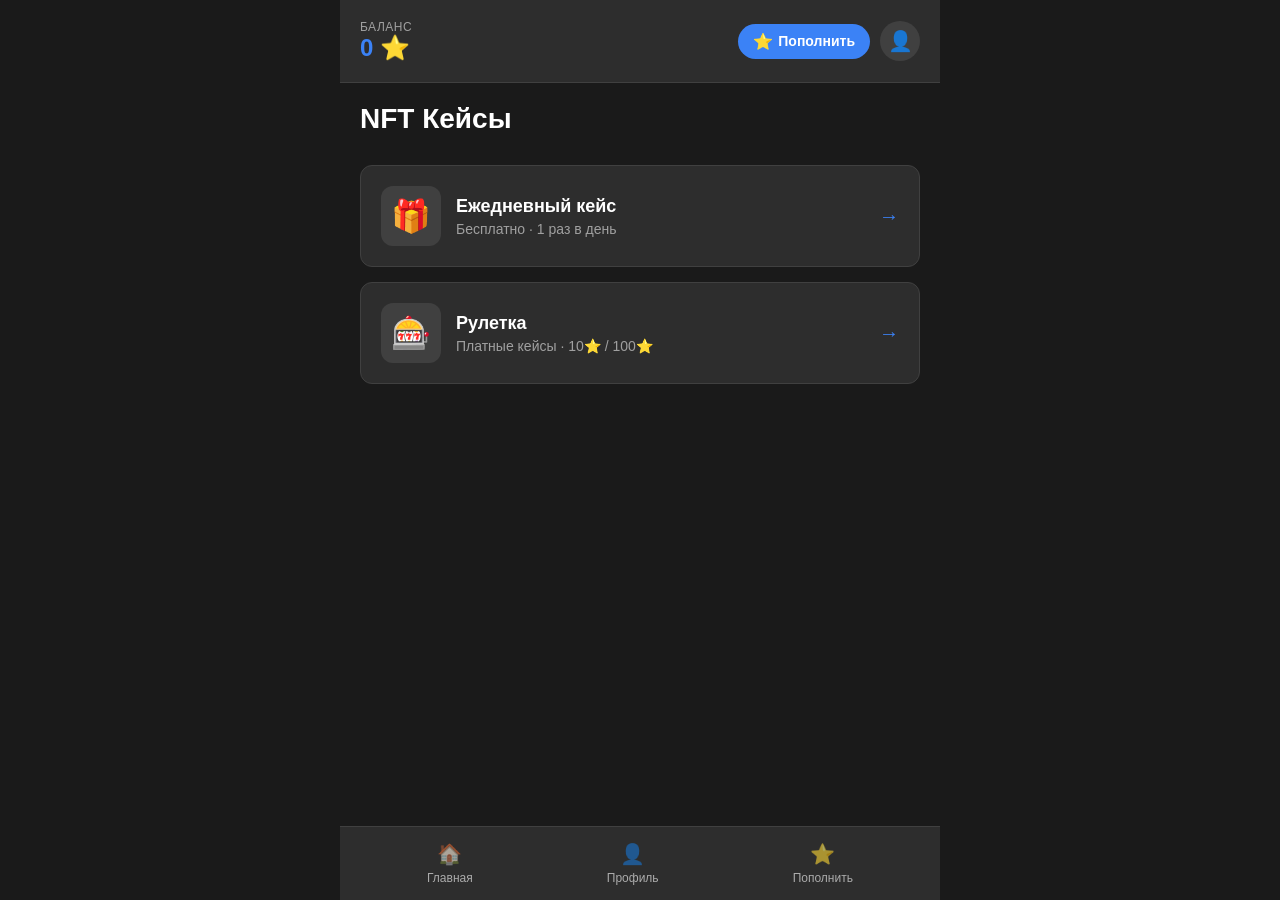
==== index.html @ 8f65766f "Add files via upload" ====
<!DOCTYPE html>
<html lang="ru">
<head>
    <meta charset="UTF-8">
    <meta name="viewport" content="width=device-width, initial-scale=1.0">
    <title>NFT Кейсы</title>
    <script src="https://telegram.org/js/telegram-web-app.js"></script>
    <link rel="stylesheet" href="style.css">
</head>
<body>
    <div class="app">
<header class="header">
    <div class="balance-container">
        <span class="balance-label">Баланс</span>
        <span class="balance-value" id="balance">0 ⭐</span>
    </div>
    <div class="header-actions">
        <button class="topup-btn" onclick="goToTopUp()">
            <span class="topup-icon">⭐</span>
            <span class="topup-text">Пополнить</span>
        </button>
        <button class="profile-btn" onclick="goToProfile()">
            <span class="profile-icon">👤</span>
        </button>
    </div>
</header>

        <!-- Главный экран -->
        <main class="main">
            <h1 class="welcome-title">NFT Кейсы</h1>
            
            <div class="cases-grid">
                <!-- Ежедневный кейс -->
                <div class="case-card" onclick="openDailyCase()">
                    <div class="case-image">🎁</div>
                    <div class="case-info">
                        <h2 class="case-title">Ежедневный кейс</h2>
                        <p class="case-desc">Бесплатно · 1 раз в день</p>
                    </div>
                    <div class="case-arrow">→</div>
                </div>

                <!-- Рулетка с кейсами -->
                <div class="case-card" onclick="openRoulette()">
                    <div class="case-image">🎰</div>
                    <div class="case-info">
                        <h2 class="case-title">Рулетка</h2>
                        <p class="case-desc">Платные кейсы · 10⭐ / 100⭐</p>
                    </div>
                    <div class="case-arrow">→</div>
                </div>
            </div>
        </main>

<nav class="bottom-nav">
    <button class="nav-btn" onclick="goToHome()">
        <span class="nav-icon">🏠</span>
        <span class="nav-text">Главная</span>
    </button>
    <button class="nav-btn" onclick="goToProfile()">
        <span class="nav-icon">👤</span>
        <span class="nav-text">Профиль</span>
    </button>
    <button class="nav-btn" onclick="goToTopUp()">
        <span class="nav-icon">⭐</span>
        <span class="nav-text">Пополнить</span>
    </button>
</nav>
---- style.css ----
* {
    margin: 0;
    padding: 0;
    box-sizing: border-box;
}

body {
    font-family: -apple-system, BlinkMacSystemFont, 'Segoe UI', Roboto, sans-serif;
    background-color: #1a1a1a;
    color: #ffffff;
    min-height: 100vh;
}

.app {
    max-width: 600px;
    margin: 0 auto;
    min-height: 100vh;
    display: flex;
    flex-direction: column;
    position: relative;
    background-color: #1a1a1a;
}

/* Шапка */
.header {
    display: flex;
    justify-content: space-between;
    align-items: center;
    padding: 20px;
    background-color: #2d2d2d;
    border-bottom: 1px solid #404040;
}

.balance-container {
    display: flex;
    flex-direction: column;
}

.balance-label {
    font-size: 12px;
    color: #a0a0a0;
    text-transform: uppercase;
    letter-spacing: 0.5px;
}

.balance-value {
    font-size: 24px;
    font-weight: 600;
    color: #3b82f6;
}

.profile-btn {
    background: none;
    border: none;
    width: 40px;
    height: 40px;
    border-radius: 20px;
    background-color: #404040;
    display: flex;
    align-items: center;
    justify-content: center;
    cursor: pointer;
}

.profile-icon {
    font-size: 20px;
}

/* Главный контент */
.main {
    flex: 1;
    padding: 20px;
}

.welcome-title {
    font-size: 28px;
    font-weight: 600;
    margin-bottom: 30px;
    color: #ffffff;
}

/* Сетка кейсов */
.cases-grid {
    display: flex;
    flex-direction: column;
    gap: 15px;
}

.case-card {
    background-color: #2d2d2d;
    border-radius: 12px;
    padding: 20px;
    display: flex;
    align-items: center;
    gap: 15px;
    cursor: pointer;
    transition: transform 0.2s, background-color 0.2s;
    border: 1px solid #404040;
}

.case-card:hover {
    transform: translateY(-2px);
    background-color: #333333;
}

.case-image {
    width: 60px;
    height: 60px;
    background-color: #404040;
    border-radius: 12px;
    display: flex;
    align-items: center;
    justify-content: center;
    font-size: 32px;
}

.case-info {
    flex: 1;
}

.case-title {
    font-size: 18px;
    font-weight: 600;
    margin-bottom: 4px;
    color: #ffffff;
}

.case-desc {
    font-size: 14px;
    color: #a0a0a0;
}

.case-arrow {
    font-size: 20px;
    color: #3b82f6;
}

/* Нижняя навигация */
.bottom-nav {
    display: flex;
    justify-content: space-around;
    padding: 15px 20px;
    background-color: #2d2d2d;
    border-top: 1px solid #404040;
}

.nav-btn {
    background: none;
    border: none;
    display: flex;
    flex-direction: column;
    align-items: center;
    gap: 5px;
    cursor: pointer;
    opacity: 0.6;
    transition: opacity 0.2s;
}

.nav-btn.active {
    opacity: 1;
}

.nav-icon {
    font-size: 20px;
    color: #ffffff;
}

.nav-text {
    font-size: 12px;
    color: #ffffff;
}

.nav-btn.active .nav-icon,
.nav-btn.active .nav-text {
    color: #3b82f6;
}

/* Кнопки */
.primary-btn {
    background-color: #2563eb;
    color: white;
    border: none;
    padding: 15px 30px;
    border-radius: 12px;
    font-size: 16px;
    font-weight: 600;
    cursor: pointer;
    transition: background-color 0.2s;
    width: 100%;
}

.primary-btn:hover {
    background-color: #3b82f6;
}

.primary-btn:disabled {
    background-color: #404040;
    cursor: not-allowed;
}

.secondary-btn {
    background-color: transparent;
    color: #ffffff;
    border: 1px solid #404040;
    padding: 15px 30px;
    border-radius: 12px;
    font-size: 16px;
    font-weight: 600;
    cursor: pointer;
    transition: background-color 0.2s;
}

.secondary-btn:hover {
    background-color: #333333;
}

.back-btn {
    background: none;
    border: none;
    color: #3b82f6;
    font-size: 16px;
    padding: 10px;
    cursor: pointer;
    display: flex;
    align-items: center;
    gap: 5px;
}

/* Модальное окно */
.modal {
    position: fixed;
    top: 0;
    left: 0;
    width: 100%;
    height: 100%;
    background-color: rgba(0, 0, 0, 0.9);
    display: flex;
    align-items: center;
    justify-content: center;
    z-index: 1000;
}

.modal-content {
    background-color: #2d2d2d;
    padding: 30px;
    border-radius: 20px;
    text-align: center;
    max-width: 300px;
    width: 90%;
    border: 1px solid #404040;
}

.modal-image {
    font-size: 80px;
    margin: 20px 0;
}

.modal-title {
    font-size: 24px;
    margin-bottom: 10px;
    color: #ffffff;
}

.modal-text {
    color: #a0a0a0;
    margin-bottom: 20px;
}

/* Страница кейса */
.case-page {
    flex: 1;
    padding: 20px;
}

.case-header {
    display: flex;
    align-items: center;
    gap: 15px;
    margin-bottom: 30px;
}

.case-header h1 {
    font-size: 24px;
    color: #ffffff;
}

/* Горизонтальная прокрутка призов */
.prizes-scroll {
    overflow-x: auto;
    white-space: nowrap;
    padding: 20px 0;
    margin-bottom: 30px;
    -webkit-overflow-scrolling: touch;
}

.prizes-container {
    display: inline-flex;
    gap: 15px;
    padding: 0 20px;
}

.prize-preview {
    display: inline-flex;
    flex-direction: column;
    align-items: center;
    gap: 10px;
    min-width: 100px;
}

.prize-preview-image {
    width: 80px;
    height: 80px;
    background-color: #404040;
    border-radius: 12px;
    display: flex;
    align-items: center;
    justify-content: center;
    font-size: 40px;
}

.prize-preview-name {
    font-size: 14px;
    color: #a0a0a0;
}

.prize-preview-chance {
    font-size: 12px;
    color: #3b82f6;
}

/* Рулетка */
.slot-machine {
    background-color: #2d2d2d;
    border-radius: 12px;
    padding: 20px;
    margin-bottom: 30px;
    border: 1px solid #404040;
}

.window {
    background-color: #1a1a1a;
    border-radius: 8px;
    padding: 20px;
    overflow: hidden;
    height: 120px;
    border: 1px solid #404040;
}

.reel {
    display: flex;
    gap: 15px;
    transition: transform 2s cubic-bezier(0.25, 0.1, 0.15, 1);
}

.prize-item {
    min-width: 80px;
    height: 80px;
    background-color: #333333;
    border-radius: 8px;
    display: flex;
    align-items: center;
    justify-content: center;
    font-size: 40px;
    border: 1px solid #404040;
    flex-shrink: 0;
}

.pointer {
    text-align: center;
    color: #3b82f6;
    font-size: 24px;
    margin-top: 10px;
}

/* Профиль */
.profile-page {
    flex: 1;
    padding: 20px;
}

.profile-header {
    text-align: center;
    margin-bottom: 30px;
}

.profile-avatar {
    width: 80px;
    height: 80px;
    background-color: #404040;
    border-radius: 40px;
    display: flex;
    align-items: center;
    justify-content: center;
    font-size: 40px;
    margin: 0 auto 15px;
}

.profile-name {
    font-size: 24px;
    margin-bottom: 5px;
}

.profile-stats {
    background-color: #2d2d2d;
    border-radius: 12px;
    padding: 20px;
    margin-bottom: 30px;
    border: 1px solid #404040;
}

.stat-row {
    display: flex;
    justify-content: space-between;
    padding: 10px 0;
    border-bottom: 1px solid #404040;
}

.stat-row:last-child {
    border-bottom: none;
}

.stat-label {
    color: #a0a0a0;
}

.stat-value {
    color: #3b82f6;
    font-weight: 600;
}

.inventory {
    background-color: #2d2d2d;
    border-radius: 12px;
    padding: 20px;
    border: 1px solid #404040;
}

.inventory-title {
    font-size: 18px;
    margin-bottom: 15px;
}

.inventory-grid {
    display: grid;
    grid-template-columns: repeat(auto-fill, minmax(60px, 1fr));
    gap: 10px;
}

.inventory-item {
    aspect-ratio: 1;
    background-color: #404040;
    border-radius: 8px;
    display: flex;
    align-items: center;
    justify-content: center;
    font-size: 24px;
}
/* Страница пополнения */
.info-card {
    background-color: #2d2d2d;
    border-radius: 12px;
    padding: 20px;
    margin-bottom: 30px;
    border: 1px solid #404040;
}

.info-card p {
    color: #a0a0a0;
    line-height: 1.5;
}

.section-title {
    font-size: 20px;
    margin-bottom: 20px;
    color: #ffffff;
}

.stars-packages {
    margin-bottom: 30px;
}

.package-grid {
    display: grid;
    grid-template-columns: repeat(auto-fit, minmax(150px, 1fr));
    gap: 15px;
}

.package-card {
    background-color: #2d2d2d;
    border-radius: 12px;
    padding: 20px;
    text-align: center;
    border: 1px solid #404040;
    cursor: pointer;
    transition: transform 0.2s, border-color 0.2s;
    position: relative;
}

.package-card:hover {
    transform: translateY(-2px);
    border-color: #3b82f6;
}

.package-card.minimal {
    border: 2px solid #10b981;
    background: linear-gradient(145deg, #2d2d2d, #1e2d2a);
}

.package-card.popular {
    border: 2px solid #3b82f6;
    box-shadow: 0 0 15px rgba(59, 130, 246, 0.3);
}

.popular-badge {
    position: absolute;
    top: -10px;
    left: 50%;
    transform: translateX(-50%);
    background-color: #3b82f6;
    color: white;
    padding: 4px 12px;
    border-radius: 20px;
    font-size: 12px;
    font-weight: 600;
    white-space: nowrap;
}

.package-amount {
    font-size: 24px;
    font-weight: 700;
    color: #ffffff;
    margin-bottom: 5px;
}

.package-price {
    font-size: 14px;
    color: #a0a0a0;
    margin-bottom: 10px;
    min-height: 20px;
}

.package-bonus {
    font-size: 14px;
    color: #10b981;
    margin-bottom: 15px;
    min-height: 20px;
}

.package-btn {
    background-color: #3b82f6;
    color: white;
    border: none;
    padding: 8px 16px;
    border-radius: 8px;
    font-size: 14px;
    font-weight: 600;
    cursor: pointer;
    width: 100%;
    transition: background-color 0.2s;
}

.package-btn:hover {
    background-color: #2563eb;
}

.minimal .package-btn {
    background-color: #10b981;
}

.minimal .package-btn:hover {
    background-color: #059669;
}

.history-card {
    margin-top: 20px;
}

.history-title {
    font-size: 18px;
    margin-bottom: 15px;
    color: #ffffff;
}

.history-list {
    display: flex;
    flex-direction: column;
    gap: 10px;
}

.history-item {
    display: flex;
    justify-content: space-between;
    padding: 12px;
    background-color: #333333;
    border-radius: 8px;
    border: 1px solid #404040;
}

.history-item-date {
    color: #a0a0a0;
    font-size: 14px;
}

.history-item-amount {
    color: #3b82f6;
    font-weight: 600;
}

.empty-history {
    color: #a0a0a0;
    text-align: center;
    padding: 20px;
    font-style: italic;
}

/* Шапка с кнопкой пополнения */
.header-actions {
    display: flex;
    gap: 10px;
    align-items: center;
}

.topup-btn {
    background-color: #3b82f6;
    border: none;
    border-radius: 20px;
    padding: 8px 15px;
    display: flex;
    align-items: center;
    gap: 5px;
    cursor: pointer;
    transition: background-color 0.2s;
}

.topup-btn:hover {
    background-color: #2563eb;
}

.topup-icon {
    font-size: 16px;
}

.topup-text {
    color: white;
    font-size: 14px;
    font-weight: 600;
}
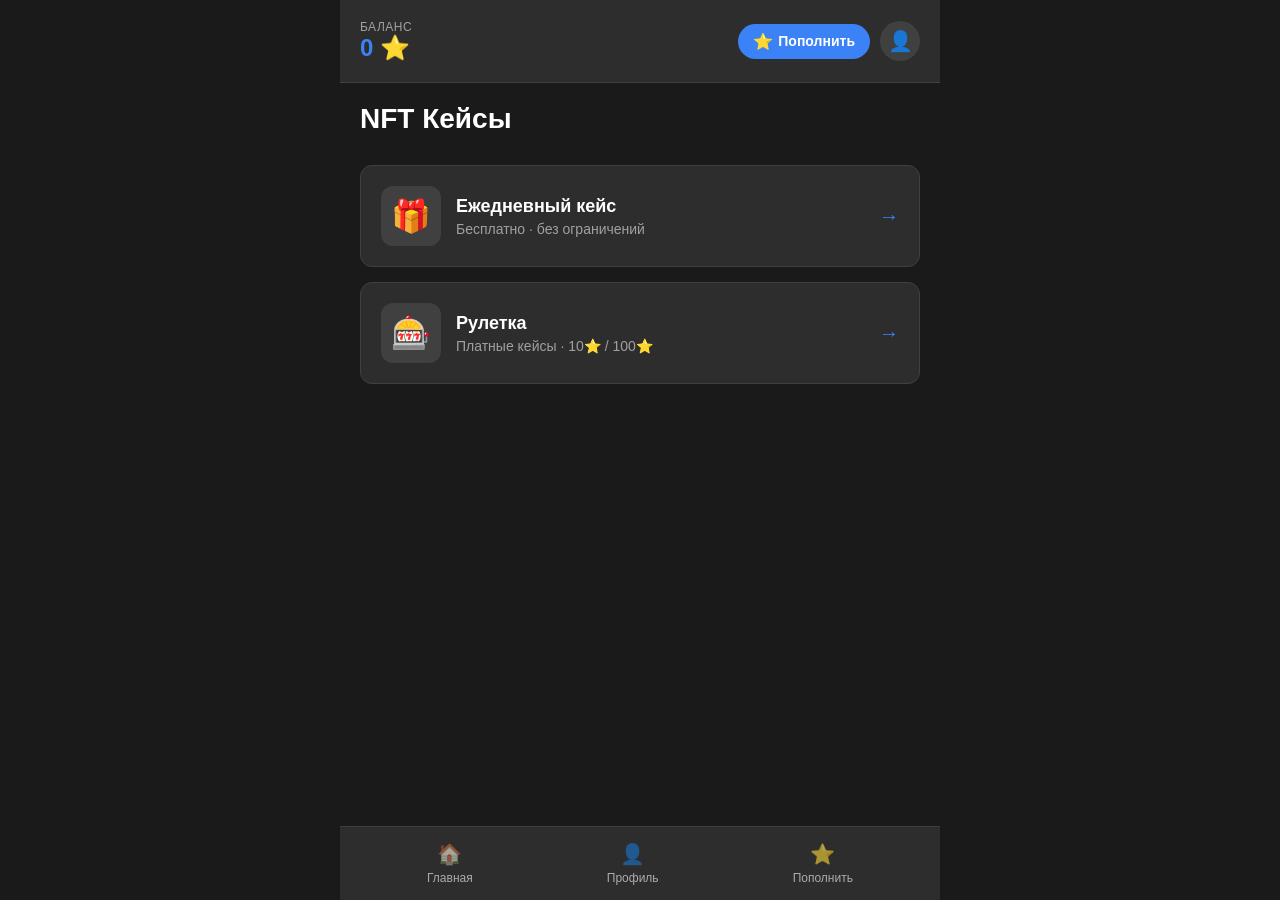
==== commit f08a1670: "Add files via upload" ====
--- a/index.html
+++ b/index.html
@@ -9,21 +9,21 @@
 </head>
 <body>
     <div class="app">
-<header class="header">
-    <div class="balance-container">
-        <span class="balance-label">Баланс</span>
-        <span class="balance-value" id="balance">0 ⭐</span>
-    </div>
-    <div class="header-actions">
-        <button class="topup-btn" onclick="goToTopUp()">
-            <span class="topup-icon">⭐</span>
-            <span class="topup-text">Пополнить</span>
-        </button>
-        <button class="profile-btn" onclick="goToProfile()">
-            <span class="profile-icon">👤</span>
-        </button>
-    </div>
-</header>
+        <header class="header">
+            <div class="balance-container">
+                <span class="balance-label">Баланс</span>
+                <span class="balance-value" id="balance">0 ⭐</span>
+            </div>
+            <div class="header-actions">
+                <button class="topup-btn" onclick="goToTopUp()">
+                    <span class="topup-icon">⭐</span>
+                    <span class="topup-text">Пополнить</span>
+                </button>
+                <button class="profile-btn" onclick="goToProfile()">
+                    <span class="profile-icon">👤</span>
+                </button>
+            </div>
+        </header>
 
         <!-- Главный экран -->
         <main class="main">
@@ -35,7 +35,7 @@
                     <div class="case-image">🎁</div>
                     <div class="case-info">
                         <h2 class="case-title">Ежедневный кейс</h2>
-                        <p class="case-desc">Бесплатно · 1 раз в день</p>
+                        <p class="case-desc">Бесплатно · без ограничений</p>
                     </div>
                     <div class="case-arrow">→</div>
                 </div>
@@ -52,17 +52,24 @@
             </div>
         </main>
 
-<nav class="bottom-nav">
-    <button class="nav-btn" onclick="goToHome()">
-        <span class="nav-icon">🏠</span>
-        <span class="nav-text">Главная</span>
-    </button>
-    <button class="nav-btn" onclick="goToProfile()">
-        <span class="nav-icon">👤</span>
-        <span class="nav-text">Профиль</span>
-    </button>
-    <button class="nav-btn" onclick="goToTopUp()">
-        <span class="nav-icon">⭐</span>
-        <span class="nav-text">Пополнить</span>
-    </button>
-</nav>+        <!-- Нижняя навигация -->
+        <nav class="bottom-nav">
+            <button class="nav-btn" onclick="goToHome()">
+                <span class="nav-icon">🏠</span>
+                <span class="nav-text">Главная</span>
+            </button>
+            <button class="nav-btn" onclick="goToProfile()">
+                <span class="nav-icon">👤</span>
+                <span class="nav-text">Профиль</span>
+            </button>
+            <button class="nav-btn" onclick="goToTopUp()">
+                <span class="nav-icon">⭐</span>
+                <span class="nav-text">Пополнить</span>
+            </button>
+        </nav>
+    </div>
+
+    <!-- Подключаем JavaScript (ЭТО БЫЛО ПРОПУЩЕНО!) -->
+    <script src="script.js"></script>
+</body>
+</html>
